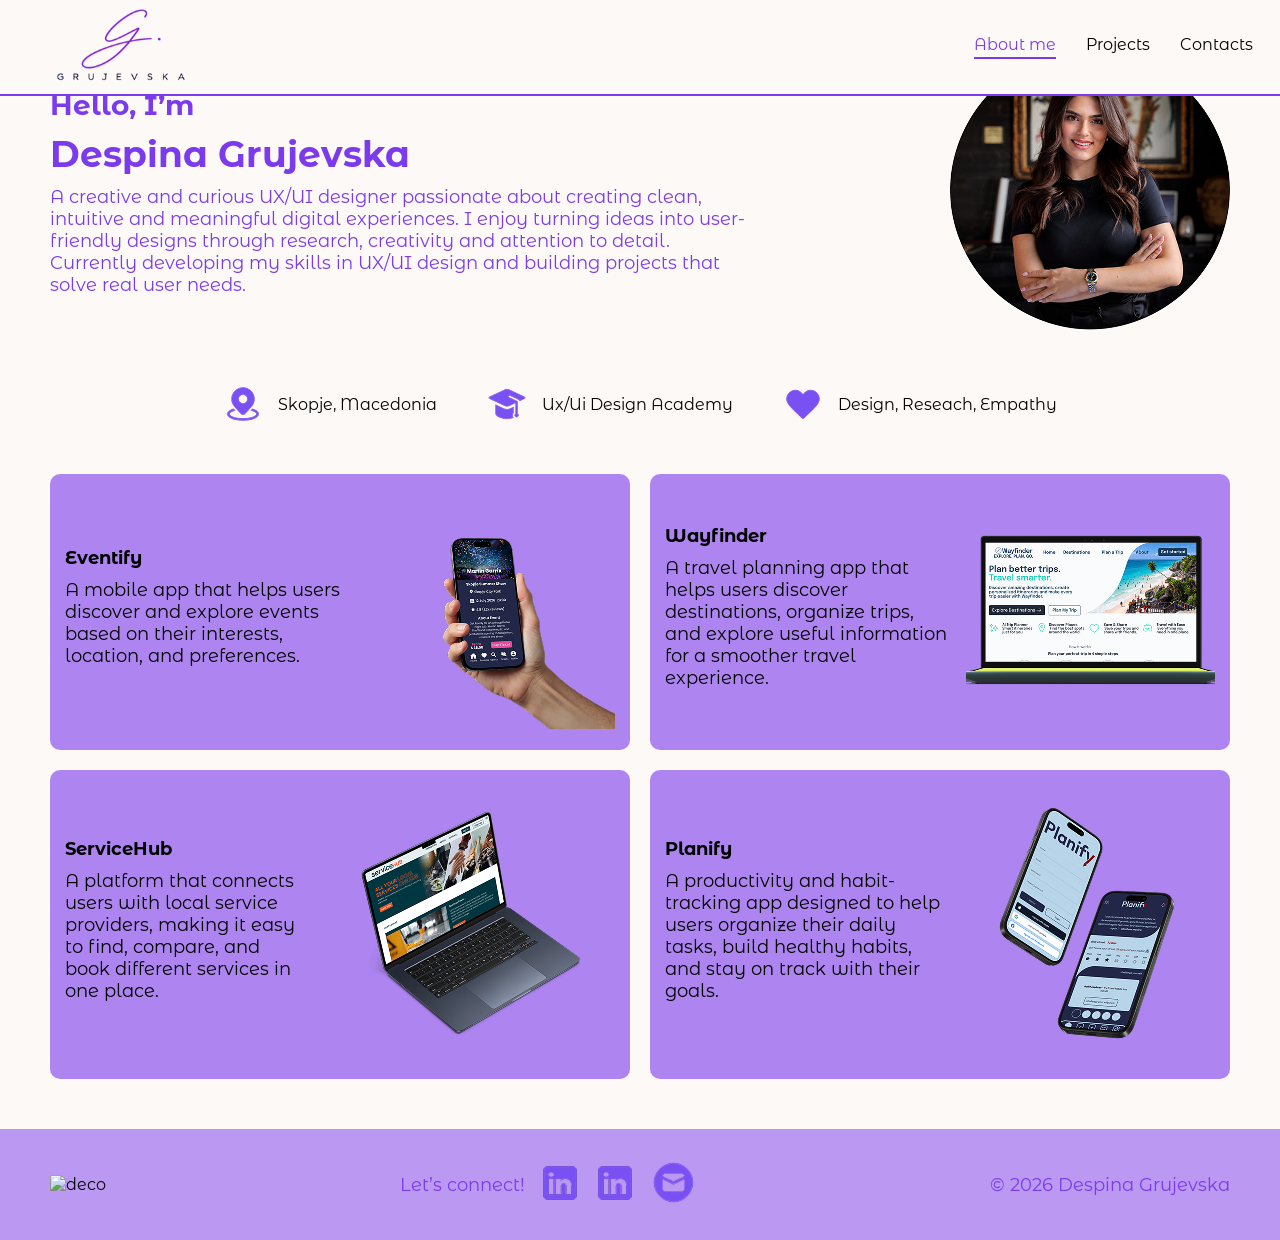
==== index.html @ 68562ba6 "first commit" ====
<!DOCTYPE html>
<html lang="en">

<head>
  <meta charset="UTF-8">
  <meta name="viewport" content="width=device-width, initial-scale=1.0">
  <title>Grujevska Portfolio</title>
  <link rel="stylesheet" href="main.css">
  <link rel="icon" href="images/flaticon.png">
</head>

<body>
  <header>
    <a href="index.html" class="logo">
      <img src="images/dg.svg" alt="logo">
    </a>
    <nav>
      <a href="index.html#hero" class="active"><span>About me</span></a>
      <a href="index.html#projects"><span>Projects</span></a>
      <a href="index.html#contact"><span>Contacts</span></a>
      <a href="mailto:despinagrujevska239@gmail.com"><img src="images/icon-mail.png" alt="mail"></a>
    </nav>
  </header>
  <main>
    <section id="hero">
      <div class="hero-section-top">
        <div class="hero-info">
          <h2> Hello, I’m </h2>
          <h1> Despina Grujevska</h1>
          <p>
            A creative and curious UX/UI designer passionate about creating clean, intuitive and meaningful digital
            experiences. I enjoy turning ideas into user-friendly designs through research, creativity and attention to
            detail. Currently developing my skills in UX/UI design and building projects that solve real user needs.
          </p>
        </div>
        <div class="hero-img"><img src="images/hero-img.png" alt="Despina"></div>
      </div>
      <div class="hero-points">
        <div class="hp">
          <img src="images/location.png" alt="location">
          <span>Skopje, Macedonia</span>
        </div>
        <div class="hp">
          <img src="images/education.png" alt="education">
          <span>Ux/Ui Design Academy</span>
        </div>
        <div class="hp">
          <img src="images/heart.png" alt="heart">
          <span>Design, Reseach, Empathy</span>
        </div>
      </div>
    </section>
    <section id="projects">
      <a href="cs-eventify.html" class="project-item">
        <div class="project-info">
          <h2>Eventify</h2>
          <p>A mobile app that helps users discover and explore events based on their interests, location, and
            preferences.</p>
        </div>
        <div class="project-img">
          <img src="images/cover-eventify.png" alt="cover-eventify">
        </div>
      </a>
      <a href="cs-wayfinder.html" class="project-item">
        <div class="project-info">
          <h2>Wayfinder</h2>
          <p>A travel planning app that helps users discover destinations, organize trips, and explore useful
            information for a smoother travel experience.</p>
        </div>
        <div class="project-img">
          <img src="images/cover-wayfinder.png" alt="wayfinder">
        </div>
      </a>
      <a href="cs-servicehub.html" class="project-item">
        <div class="project-info">
          <h2>ServiceHub</h2>
          <p>A platform that connects users with local service providers, making it easy to find, compare, and book
            different services in one place.</p>
        </div>
        <div class="project-img">
          <img src="images/cover-servicehub.png" alt="cover-servicehub">
        </div>
      </a>
      <a href="cs-planify.html" class="project-item">
        <div class="project-info">
          <h2>Planify</h2>
          <p>A productivity and habit-tracking app designed to help users organize their daily tasks, build healthy
            habits, and stay on track with their goals.</p>
        </div>
        <div class="project-img">
          <img src="images/cover-planify.png" alt="cover-planify">
        </div>
      </a>
    </section>
  </main>
  <footer id="contact">
    <div class="footer-deco">
      <img src="images/Let’s create meaningful experiences together. ♡.png" alt="deco">
    </div>
    <div class="footer-contacts">
      <p>Let’s connect!</p>
      <a href="https://www.instagram.com/d.grujevska"><img src="images/linkedin.png" alt="instagram"></a>
      <a
        href="https://www.linkedin.com/in/despina-grujevska-15b585445?utm_source=share_via&utm_content=profile&utm_medium=member_ios"><img
          src="images/linkedin.png" alt="linkedin"></a>
      <a href="mailto:despinagrujevska239@gmail.com"><img src="images/icon-mail.png" alt="mail"></a>
    </div>
    <div class="footer-rights">
      <p>© 2026 Despina Grujevska</p>
    </div>
  </footer>
  <script src="main.js"></script>
</body>

</html>
---- main.css ----
/* Fonts */
@font-face {
  font-family: "Montserrat";
  src: url(fonts/MontserratAlternates-Light.woff2);
  font-weight: 300;
}

@font-face {
  font-family: "Montserrat";
  src: url(fonts/MontserratAlternates-Regular.woff2);
  font-weight: 400;
}

@font-face {
  font-family: "Montserrat";
  src: url(fonts/MontserratAlternates-Medium.woff2);
  font-weight: 600;
}

@font-face {
  font-family: "Montserrat";
  src: url(fonts/MontserratAlternates-SemiBold.woff2);
  font-weight: 600;
}

@font-face {
  font-family: "Montserrat";
  src: url(fonts/MontserratAlternates-Bold.woff2);
  font-weight: 700;
}

/* Reset */
* {
  margin: 0;
  border: 0;
  padding: 0;
  background-color: transparent;
  text-decoration: none;
  list-style: none;
  font-family: "Montserrat";
}

body {
  background-color: #FCF9F7;
}

html {
  scroll-behavior: smooth;
}

/* Header */
header {
  display: flex;
  justify-content: space-between;
  flex-wrap: wrap;
  padding: 5px 50px;
  border-bottom: 2px solid #7C3AED;
  background-color: #FCF9F7;
}

.logo img {
  height: 80px;
  width: auto;
}

nav {
  display: flex;
  align-items: center;
  gap: 30px;
}

nav a {
  cursor: pointer;
  position: relative;
  width: fit-content;
  padding-bottom: 5px;
  overflow: hidden;
  color: #000000;
}

nav a.active {
  color: #7C3AED;
}

nav a.active:before {
  transform: translateX(0);
}

nav a:before {
  content: "";
  width: calc(100% + 8px);
  border-bottom: 2px solid #7C3AED;
  height: 2px;
  display: block;
  position: absolute;
  bottom: 0;
  left: -4px;
  transform: translateX(-100%);
  transition: transform .5s ease-in-out;
}

nav a:hover:before {
  transform: translateX(0);
  transition: transform .5s ease-in-out;
}

/* Footer */
footer {
  display: flex;
  align-items: center;
  justify-content: space-between;
  padding: 30px 50px;
  background-color: #7C3AED80;
  gap: 30px;
  flex-wrap: wrap;
}

.footer-contacts {
  display: flex;
  align-items: center;
  gap: 15px;
}

/* Hero */
.hero-section-top {
  display: flex;
  gap: 30px;
  flex-wrap: wrap;
  padding: 50px;
  justify-content: space-between;
  align-items: center;
}

.hero-info {
  max-width: 60%;
  display: flex;
  flex-direction: column;
  gap: 10px;
}

h1 {
  color: #7C3AED;
  font-size: 36px;
}

h2 {
  color: #7C3AED;
  font-size: 28px;

}

p {
  color: #7C3AED;
  font-size: 18px;
}

.hero-points {
  display: flex;
  justify-content: center;
  flex-wrap: wrap;
  gap: 50px;
}

.hp {
  display: flex;
  gap: 15px;
  align-items: center;
}

#projects {
  padding: 50px;
  display: grid;
  grid-template-columns: 1fr 1fr;
  gap: 20px;
}

.project-item {
  display: flex;
  gap: 15px;
  background-color: #7C3AED99;
  padding: 15px;
  align-items: center;
  border-radius: 10px;
}

.project-info h2,
.project-info p {
  color: #000000;
  font-size: 18px;
  padding-bottom: 10px;
}

/* Case Study */

.p-hero {
  display: flex;
  gap: 30px;
  align-items: center;
  justify-content: center;
  flex-wrap: wrap;
  background-color: #7C3AED80;
  border-radius: 30px;
  padding: 30px;
  margin: 50px 0;
}

.p-hero-info,
.p-hero-role {
  display: flex;
  flex-direction: column;
  gap: 10px;
}

.p-hero-info h2,
.p-hero-role h2 {
  color: #FFFFFF;
  font-size: 28px;
  margin-top: 15px;
}

.p-hero-info span,
.p-hero-role span {
  color: #FFFFFF;
  font-size: 24px;
}

.p-info {
  padding: 50px;
}

.p-info h2 {
  margin: 30px 0 15px;
}

.p-info ul {
  margin-left: 30px;
}

.p-info li {
  color: #7C3AED;
  font-size: 18px;
  list-style: disc;
  padding-bottom: 10px;
}

.p-elements img {
  width: 70%;
  height: auto;
  margin: 0 auto;
}

.p-elements {
  display: flex;
  flex-direction: column;
  gap: 30px;
  align-items: center;
  margin-bottom: 30px;
}

.subtitle-orange {
  color: #FF7A3D;
}


header {
  position: fixed;
  top: 0;
  left: 0;
  width: 100%;
  z-index: 1000;
  transition: transform 0.3s ease;
}

header.header-hidden {
  transform: translateY(-100%);
}
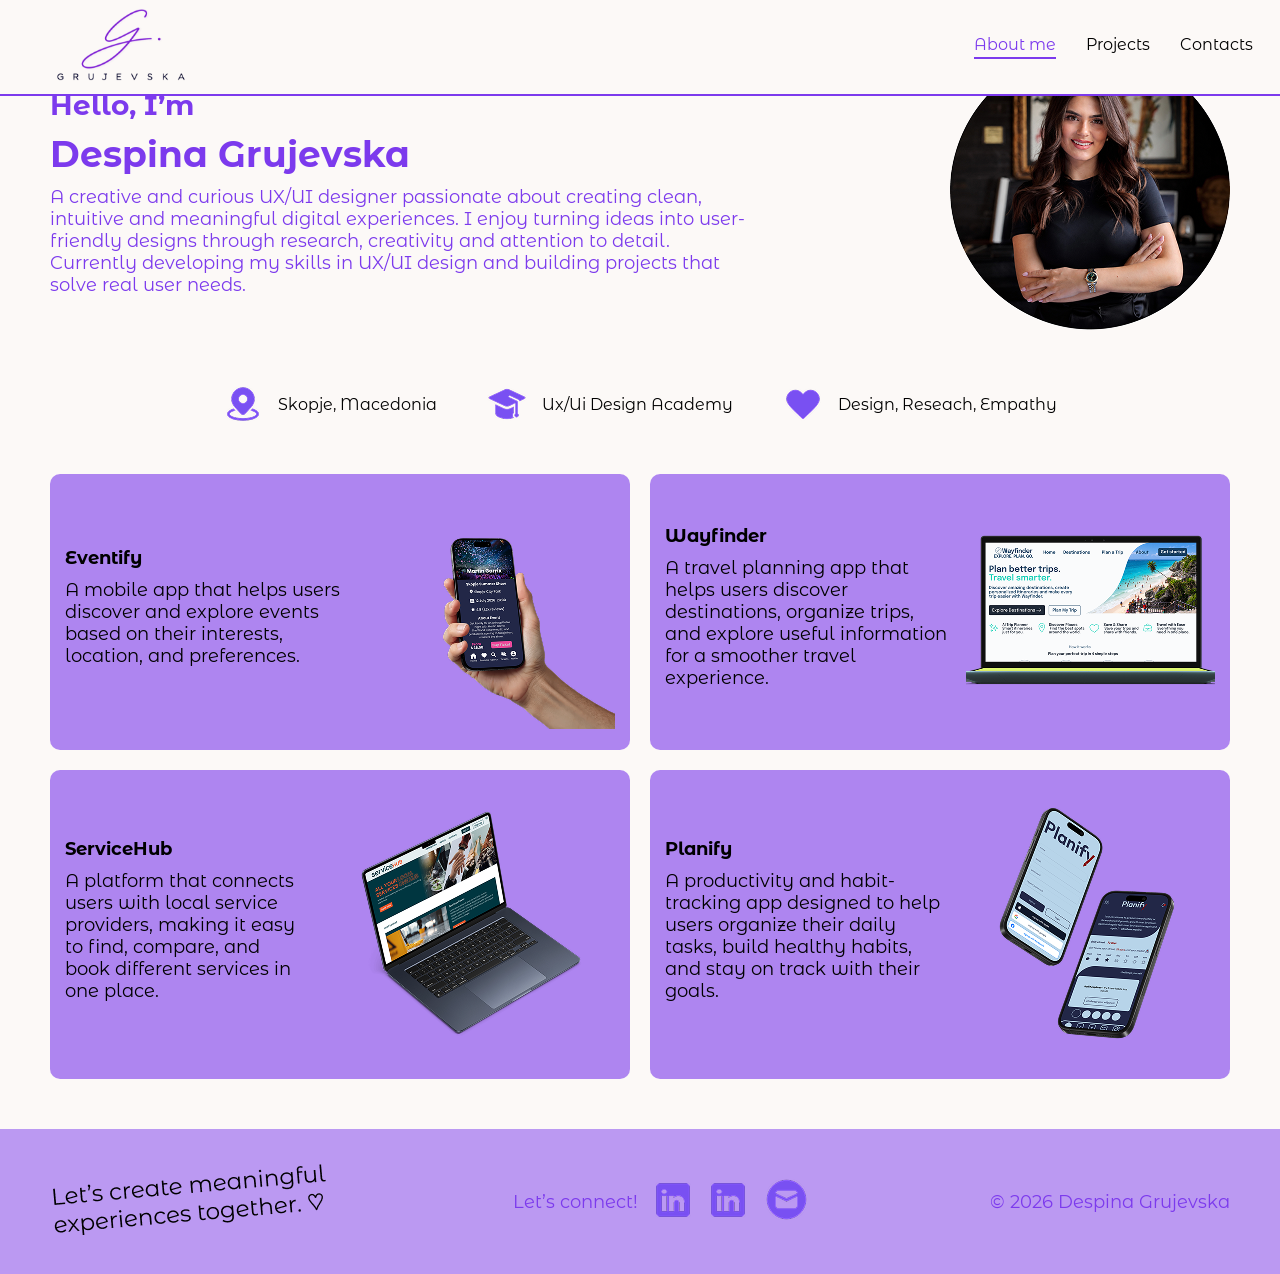
==== commit b94ac2c0: "switch img" ====
--- a/index.html
+++ b/index.html
@@ -95,7 +95,7 @@
   </main>
   <footer id="contact">
     <div class="footer-deco">
-      <img src="images/Let’s create meaningful experiences together. ♡.png" alt="deco">
+      <img src="images/fouter-deco.png" alt="deco">
     </div>
     <div class="footer-contacts">
       <p>Let’s connect!</p>
